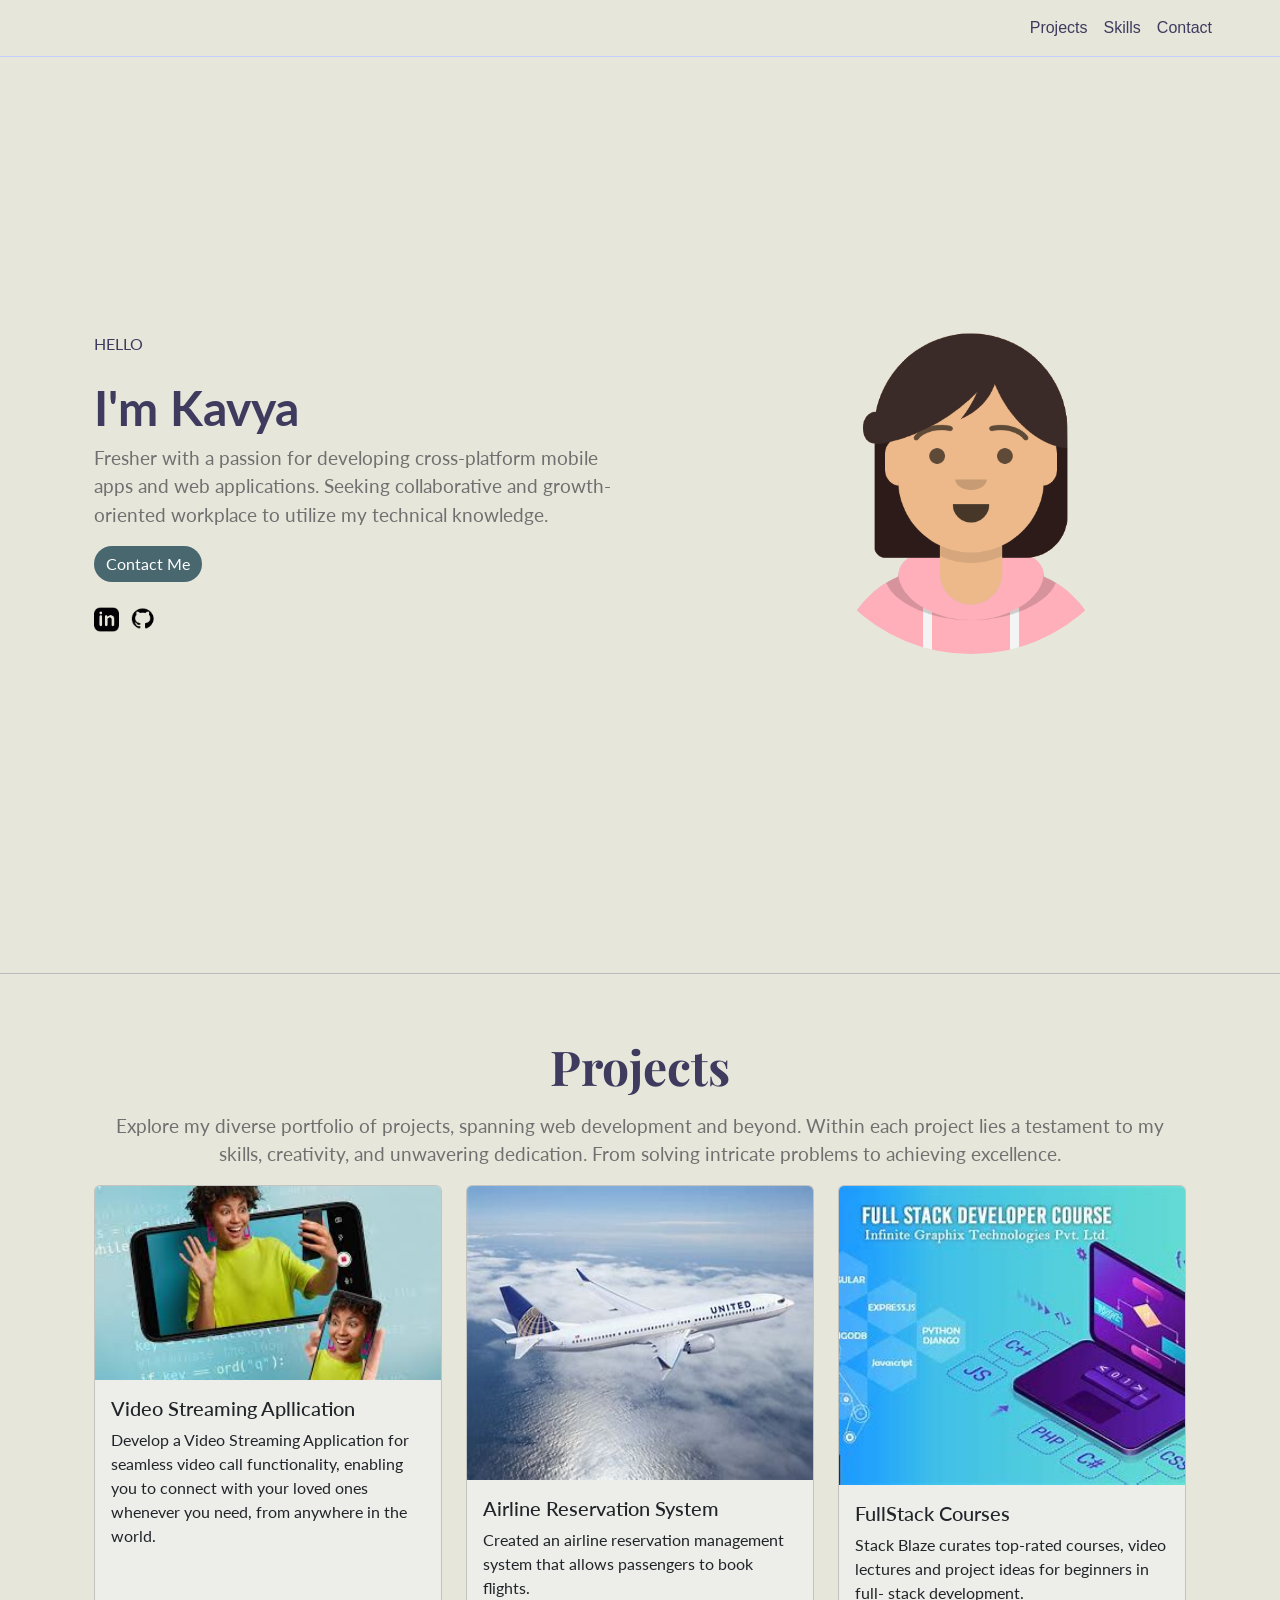
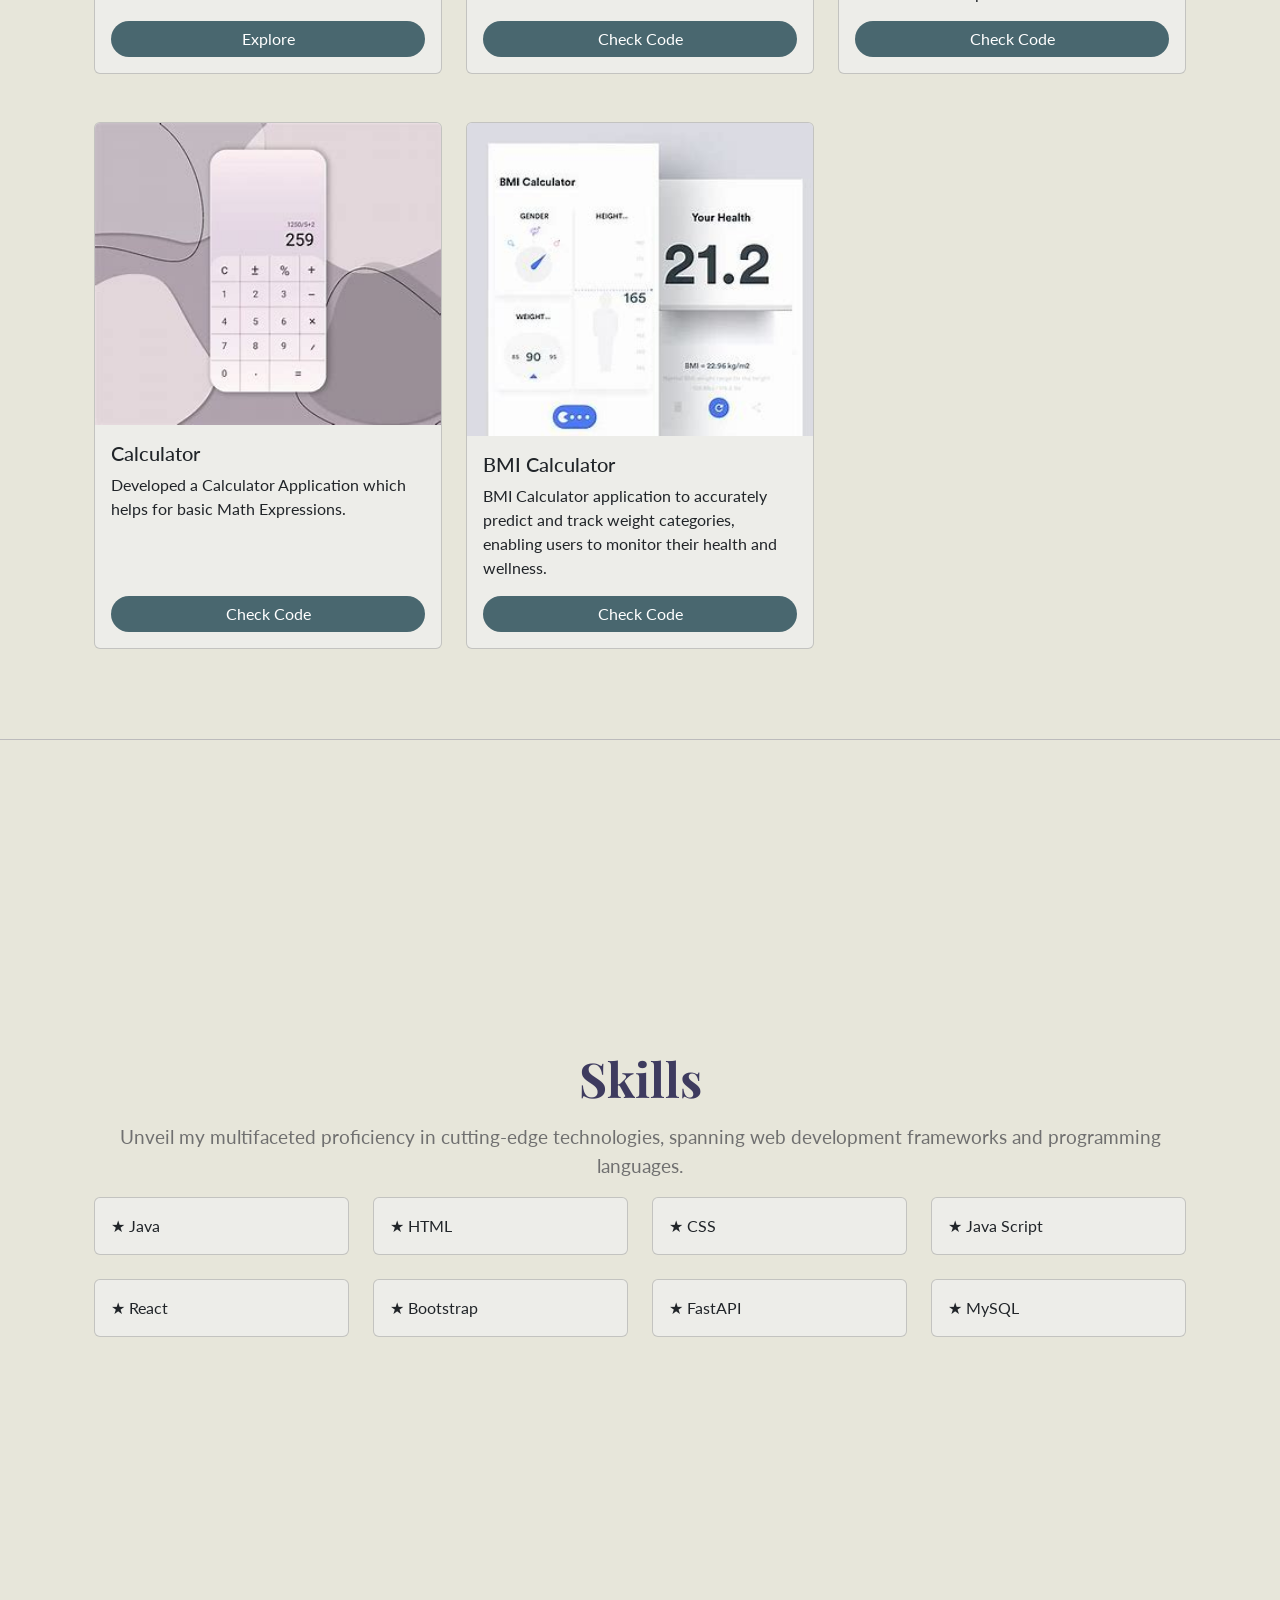
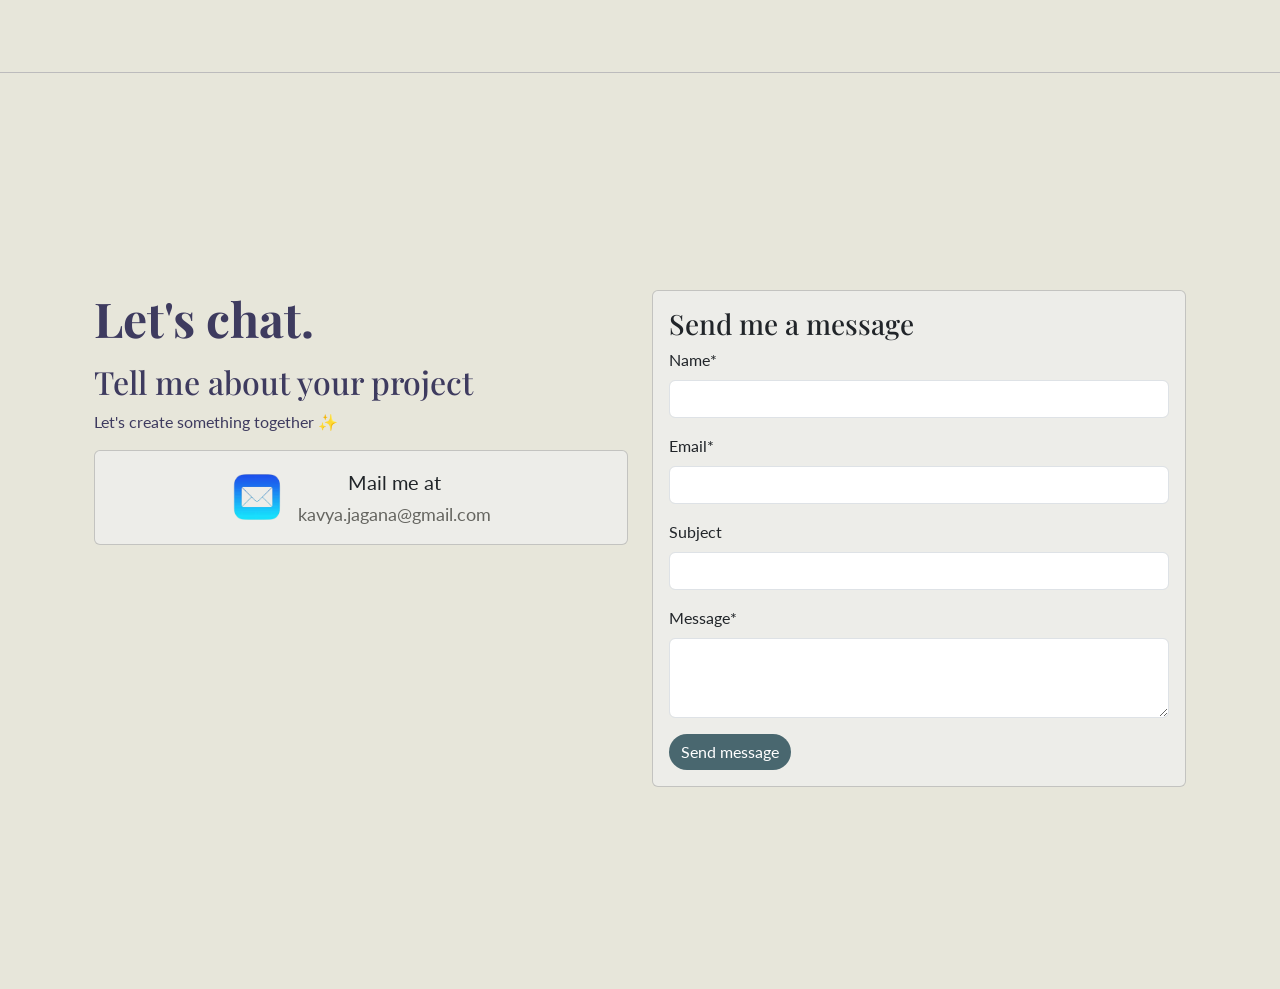
==== index.html @ 9da5afee "Add files via upload" ====
<!DOCTYPE html>
<html lang="en">
  <head>
    <meta charset="UTF-8" />
    <meta name="viewport" content="width=device-width, initial-scale=1.0" />

    <link
      href="https://cdn.jsdelivr.net/npm/bootstrap@5.3.3/dist/css/bootstrap.min.css"
      rel="stylesheet"
      integrity="sha384-QWTKZyjpPEjISv5WaRU9OFeRpok6YctnYmDr5pNlyT2bRjXh0JMhjY6hW+ALEwIH"
      crossorigin="anonymous"
    />

    <link rel="stylesheet" type="text/css" href="style.css" />

    <link
      href="https://fonts.googleapis.com/css2?family=Montserrat:wght@400&family=Playfair+Display:wght@400&family=Lato:wght@400&display=swap"
      rel="stylesheet"
    />

    <link rel="icon" href="/media/favicon/browser.png" type="image/x-icon" />

    <title>Portfolio</title>
  </head>
  <body>
    <nav class="navbar navbar-expand-lg navbar-bottom-line" id="nav-bg">
      <div class="container-fluid ms-md-5 me-md-5 ms-3 me-3">
        <!-- Replace text with logo image -->
        <!-- <a class="navbar-brand active" href="/">
                <img src="/media/brand_logo/Black_logo_-_no_background.png" alt="Logo"  height="35">
            </a> -->
        <!-- End of logo image -->

        <!-- Add Bootstrap responsive CSS classes -->
        <button
          class="navbar-toggler navbar-toggler-custom"
          type="button"
          data-bs-toggle="collapse"
          data-bs-target="#navbarNav"
          aria-controls="navbarNav"
          aria-expanded="false"
          aria-label="Toggle navigation"
        >
          <span class="navbar-toggler-icon"></span>
        </button>
        <div class="collapse navbar-collapse" id="navbarNav">
          <ul class="navbar-nav ms-auto">
            <li class="nav-item">
              <a class="nav-link" href="#projects">Projects</a>
            </li>
            <li class="nav-item">
              <a class="nav-link" href="#skills">Skills</a>
            </li>
            <li class="nav-item">
              <a class="nav-link" href="#contact">Contact</a>
            </li>
          </ul>
        </div>
      </div>
    </nav>

    <div class="container"></div>
    <div class="container home-div">
      <div class="row justify-content-center align-items-center" id="intro">
        <div class="col-md-6 order-md-2 p-md-left-10 p-3" id="intro-text">
          <div class="profile-img-container wavy-circle">
            <!-- Added a container for the circular frame -->
            <img src="avataar.png" alt="profile" class="profile-img" />
            <!-- Use correct class name -->
          </div>
        </div>
        <div class="col-md-6 order-md-1">
          <p>HELLO</p>
          <span class="main-heading highlight">I'm Kavya</span>
          <p class="sub-text">
            Fresher with a passion for developing cross-platform mobile apps and
            web applications. Seeking collaborative and growth-oriented
            workplace to utilize my technical knowledge.
          </p>
          <a href="#contact" class="btn card-button mb-2">Contact Me</a>
          <div class="social-logos mt-3">
            <a
              class="linkedin"
              href="https://www.linkedin.com/in/kavya-jagana-5836aa269/"
              target="_blank"
              ><img src="linkdin.png" alt="LinkedIn" class="social-logo"
            /></a>
            <a class="git" href="https://github.com/Kavyajagana" target="_blank"
              ><img src="github.png" alt="GitHub" class="social-logo"
            /></a>
          </div>
        </div>
      </div>
    </div>

    <hr class="custom-line" id="projects" />

    <div class="container project-div">
      <div class="container mt-5">
        <h2 class="text-center main-heading">Projects</h2>
        <p class="text-center sub-text">
          Explore my diverse portfolio of projects, spanning web development and
          beyond. Within each project lies a testament to my skills, creativity,
          and unwavering dedication. From solving intricate problems to
          achieving excellence.
        </p>
        <div class="row row-cols-1 row-cols-sm-2 row-cols-md-3 g-4">

          <div class="col mb-4">
            <div class="card h-100 d-flex flex-column">
              <img src="vc.jpeg" class="card-img-top" alt="URL shortener" />
              <div class="card-body d-flex flex-column">
                <h5 class="card-title">Video Streaming Apllication</h5>
                <p class="card-text">
                  Develop a Video Streaming Application for seamless video call functionality, enabling you to connect with your loved ones whenever you need, from anywhere in the world. 
                </p>
                <a
                  href="https://vilsvc.netlify.app/"
                  class="btn card-button mt-auto"
                  target="_blank"
                  >Explore</a
                >
              </div>
            </div>
          </div>


          <div class="col mb-4">
            <div class="card h-100 d-flex flex-column">
              <img
                src="airplane.jpg"
                class="card-img-top"
                alt="Blog Applications"
              />
              <div class="card-body d-flex flex-column">
                <h5 class="card-title">Airline Reservation System</h5>
                <p class="card-text">
                  Created an airline reservation management system that allows
                  passengers to book flights.
                </p>
                <a
                  href="https://github.com/Kavyajagana/AirLine-Reservation-System"
                  class="btn card-button mt-auto"
                  target="_blank"
                  >Check Code</a
                >
              </div>
            </div>
          </div>

          <div class="col mb-4">
            <div class="card h-100 d-flex flex-column">
              <img
                src="fullstack.jpg"
                class="card-img-top"
                alt="Readmission Classification"
              />
              <div class="card-body d-flex flex-column">
                <h5 class="card-title">FullStack Courses</h5>
                <p class="card-text">
                  Stack Blaze curates top-rated courses, video lectures and
                  project ideas for beginners in full- stack development.
                </p>
                <a
                  href="https://github.com/Kavyajagana/StackBlaze"
                  class="btn card-button mt-auto"
                  target="_blank"
                  >Check Code</a
                >
              </div>
            </div>
          </div>

          <div class="col mb-4">
            <div class="card h-100 d-flex flex-column">
              <img
                src="calculator.jpg"
                class="card-img-top"
                alt="TODO Application"
              />
              <div class="card-body d-flex flex-column">
                <h5 class="card-title">Calculator</h5>
                <p class="card-text">
                  Developed a Calculator Application which helps for basic Math
                  Expressions.
                </p>
                <a
                  href="https://github.com/Kavyajagana/BharatIntern-Task2"
                  class="btn card-button mt-auto"
                  target="_blank"
                  >Check Code</a
                >
              </div>
            </div>
          </div>

          <div class="col mb-4">
            <div class="card h-100 d-flex flex-column">
              <img src="bmi.jpg" class="card-img-top" alt="URL shortener" />
              <div class="card-body d-flex flex-column">
                <h5 class="card-title">BMI Calculator</h5>
                <p class="card-text">
                  BMI Calculator application to accurately predict and track
                  weight categories, enabling users to monitor their health and
                  wellness.
                </p>
                <a
                  href="https://github.com/Kavyajagana/BMI-Calculator"
                  class="btn card-button mt-auto"
                  target="_blank"
                  >Check Code</a
                >
              </div>
            </div>
          </div>

          <!-- <div class="col mb-4">
                    <div class="card h-100 d-flex flex-column">
                        <img src="/media/project_images/Notes.jpg" class="card-img-top" alt="MyMemo">
                        <div class="card-body d-flex flex-column">
                            <h5 class="card-title">MyMemo</h5>
                            <p class="card-text">Developed a secure notes application using MERN stack</p>
                            <a href="https://github.com/Pav125/Notes-mern" class="btn card-button mt-auto" target="_blank">Check Code</a>
                        </div>
                    </div>
                </div> -->
        </div>
      </div>
    </div>

    <hr class="custom-line" id="skills" />

    <div class="container skill-div">
      <div id="skills" class="container mt-5">
        <h2 class="text-center main-heading">Skills</h2>
        <p class="text-center sub-text">
          Unveil my multifaceted proficiency in cutting-edge technologies,
          spanning web development frameworks and programming languages.
        </p>
        <div class="row justify-content-center">
          <div class="col-lg-3 col-md-3 col-sm-3 mb-4">
            <div class="card">
              <div class="card-body">
                <span>&#x2605;</span>
                <!-- Checkmark symbol -->
                Java
              </div>
            </div>
          </div>

          <div class="col-lg-3 col-md-3 col-sm-3 mb-4">
            <div class="card">
              <div class="card-body">
                <span>&#x2605;</span>
                <!-- Checkmark symbol -->
                HTML
              </div>
            </div>
          </div>
          <div class="col-lg-3 col-md-3 col-sm-3 mb-4">
            <div class="card">
              <div class="card-body">
                <span>&#x2605;</span>
                <!-- Checkmark symbol -->
                CSS
              </div>
            </div>
          </div>

          <div class="col-lg-3 col-md-3 col-sm-3 mb-4">
            <div class="card">
              <div class="card-body">
                <span>&#x2605;</span>
                <!-- Checkmark symbol -->
                Java Script
              </div>
            </div>
          </div>

          <div class="col-lg-3 col-md-3 col-sm-3 mb-4">
            <div class="card">
              <div class="card-body">
                <span>&#x2605;</span>
                <!-- Checkmark symbol -->
                React
              </div>
            </div>
          </div>

          <!-- <div class="col-lg-3 col-md-3 col-sm-3 mb-4">
            <div class="card">
              <div class="card-body">
                <span>&#x2605;</span>
                
                Node JS
              </div>
            </div>
          </div> -->

          <div class="col-lg-3 col-md-3 col-sm-3 mb-4">
            <div class="card">
              <div class="card-body">
                <span>&#x2605;</span>

                Bootstrap
              </div>
            </div>
          </div>

          <!-- <div class="col-lg-3 col-md-3 col-sm-3 mb-4">
            <div class="card">
              <div class="card-body">
                <span>&#x2605;</span>
                
                Kotlin
              </div>
            </div>
          </div> -->

          <div class="col-lg-3 col-md-3 col-sm-3 mb-4">
            <div class="card">
              <div class="card-body">
                <span>&#x2605;</span>  FastAPI
              </div>
            </div>
          </div>

          <div class="col-lg-3 col-md-3 col-sm-3 mb-4">
            <div class="card">
              <div class="card-body">
                <span>&#x2605;</span>  MySQL
              </div>
            </div>
          </div>
          
        </div>
      </div>
    </div>

    <hr class="custom-line" id="contact" />

    <div class="container contact-div">
      <div id="contact" class="container mt-5">
        <div class="row">
          <div class="col-md-6 mb-4 mb-md-0">
            <h2 class="main-heading">Let's chat.</h2>
            <h2>Tell me about your project</h2>
            <p>Let's create something together ✨</p>
            <div class="card text-center">
              <div
                class="card-body d-flex align-items-center justify-content-center"
              >
                <img
                  src="mail.png"
                  alt="Gmail Logo"
                  class="me-3"
                  style="width: 50px"
                />
                <div>
                  <p class="mb-1" style="font-size: 20px">Mail me at</p>
                  <a
                    href="mailto:kavya.jagana@gmail.com"
                    class="contact-email"
                    style="font-size: 18px"
                    >kavya.jagana@gmail.com</a
                  >
                </div>
              </div>
            </div>
          </div>
          <div class="col-md-6">
            <div class="card">
              <div class="card-body">
                <h3>Send me a message</h3>
                <form method="POST">
                  <input
                    type="hidden"
                    name="csrfmiddlewaretoken"
                    value="clQLCZUp8P1IbMdXlM9wz94ZkoVXOP0btQ58kRVcxzvCOl5zJgvK5Kf57InuX1Yl"
                  />

                  <div id="div_id_name" class="mb-3">
                    <label for="id_name" class="form-label requiredField">
                      Name<span class="asteriskField">*</span>
                    </label>
                    <input
                      type="text"
                      name="name"
                      maxlength="200"
                      class="textinput form-control"
                      required
                      id="id_name"
                    />
                  </div>
                  <div id="div_id_email" class="mb-3">
                    <label for="id_email" class="form-label requiredField">
                      Email<span class="asteriskField">*</span>
                    </label>
                    <input
                      type="email"
                      name="email"
                      maxlength="254"
                      class="emailinput form-control"
                      required
                      id="id_email"
                    />
                  </div>
                  <div id="div_id_subject" class="mb-3">
                    <label for="id_subject" class="form-label"> Subject </label>
                    <input
                      type="text"
                      name="subject"
                      maxlength="200"
                      class="textinput form-control"
                      id="id_subject"
                    />
                  </div>
                  <div id="div_id_message" class="mb-3">
                    <label for="id_message" class="form-label requiredField">
                      Message<span class="asteriskField">*</span>
                    </label>
                    <textarea
                      name="message"
                      cols="40"
                      rows="10"
                      class="textarea form-control"
                      required
                      id="id_message"
                    ></textarea>
                  </div>

                  <button type="submit" class="btn card-button">
                    Send message
                  </button>
                </form>
              </div>
            </div>
          </div>
        </div>
      </div>
    </div>

    <script
      src="https://cdn.jsdelivr.net/npm/bootstrap@5.3.3/dist/js/bootstrap.bundle.min.js"
      integrity="sha384-YvpcrYf0tY3lHB60NNkmXc5s9fDVZLESaAA55NDzOxhy9GkcIdslK1eN7N6jIeHz"
      crossorigin="anonymous"
    ></script>
  </body>
</html>
---- style.css ----
body {
    font-family: Arial, sans-serif; /* Change font family */
    /* background-color: #0d1b2a; */
    background-color: #E7E6DA;
    /* color: #FFEDD8; */
    color: #3e3b5f;
    font-family: 'Lato', sans-serif;
}

h1, h2, h3 {
    font-family: 'Playfair Display', serif;
}

.highlight {
    font-size: 1.5em; /* Adjust the font size as needed */
    /* Add any other styles you want for the highlighted text */
}

/* #nav-bg{ */
    /* background-color: #1b263b; */
    /* background-color: #d2abfe; */
/* } */

.nav-link,.navbar-nav{
    /* color: #FFEDD8; */
    font-family: Arial, sans-serif; /* Change font family */
    color: #3e3b5f;
    transition: color 0.3s;
}

.navbar-brand{
    /* color: #FFEDD8; */
    /* color: #803cd2; */
    font-weight: bold;
    transition: color 0.3s;
    font-family: 'Montserrat', sans-serif;
}

.navbar-nav .nav-link:hover {
    color: #C6CDFF; /* Change color on hover for links */
}

.navbar-brand:hover {
    color: #000000; /* Keep brand color same on hover */
}

.navbar-toggler-custom {
    background-color: rgba(255, 255, 255, 0.5); /* Change the background color */
    border-color: rgba(255, 255, 255, 0.5); /* Change the border color */
}

.navbar-toggler-custom:focus {
    background-color: rgba(255, 255, 255, 0.5); /* Change the background color on focus */
    border-color: rgba(255, 255, 255, 0.5); /* Change the border color on focus */
}

.navbar-toggler-custom:hover {
    background-color: rgba(255, 255, 255, 0.7); /* Change the background color on hover */
    border-color: rgba(255, 255, 255, 0.7); /* Change the border color on hover */
}

.navbar-bottom-line {
    border-bottom: 1px solid #C6CDFF; /* Adjust thickness and color as needed */
}


.home-div,.project-div,.skill-div,.contact-div{
    display: flex; /* Use flexbox */
    align-items: center; /* Vertically center content */
    justify-content: center; /* Horizontally center content */
    min-height: 100vh; /* Ensure minimum height of 100vh */
    padding-bottom: 50px; /* Add padding to prevent content from touching the bottom */
}

/* #projects{                                   
    max-height: 100% !important;
} */

#intro{
    /* height: 200px; */
    margin-left: auto;
}

.git{
    padding-left: 8px;
}

.social-logo{
    width: 25px;
    height: 25px;
}

.profile-img-container {
    width: 350px; /* Adjust the size of the circular frame */
    height: 350px; /* Adjust the size of the circular frame */
    border-radius: 50%; /* Make the container circular */
    overflow: hidden; /* Hide overflow content to create circular shape */
}

.profile-img {
    width: 100%; /* Make the image fill the container */
    height: auto; /* Maintain aspect ratio */
}

.wavy-circle {
    border: 3px solid transparent; /* Set border width and make it transparent */
    /* border-image: url('portfolio\portfo\media\File\Vector.png') 30 round; Set wavy border image */
}

.highlight{
    /* font-weight: bolder; */
    color: #3e3b5f;
    /* font-size: ; */
}

.main-heading {
    font-size: 3rem;
    font-weight: bold;
    margin-bottom: 1rem;
}

.sub-text {
    font-size: 1.2rem;
    color: #707070;
    line-height: 1.5;
}

.card{
    background-color: #edede9;
}

.card-button{
    background-color: #49676F;
    color: #fff; /* White text color */
    border: none; /* Remove border */
    border-radius: 24px; /* Add border radius for rounded corners */
    transition: background-color 0.3s ease;
}

.card-button:hover {
    background-color: #C6CBBA;
    /* color: #874bad; */
}

.card-button:active {
    background-color: #6e3882; /* Darker shade of purple */
}


.contact-email {
    font-size: 18px;
    text-decoration: none; /* Remove underline */
    color: #656560; /* Dark gray color */
}

.contact-email:hover {
    font-size: 18px;
    text-decoration: none; /* Remove underline */
    color: #C6CDFF; /* Dark gray color */
}

.custom-alert {
    background-color: #C6CDFF; /* Adjust the background color as needed */
    border-color: #874bad; /* Adjust the border color as needed */
    color: #721c24; /* Adjust the text color as needed */
}

#id_message {
    height: 80px; /* Adjust the height as needed */
}


@media (min-width: 768px) {
    .p-md-left-10 {
        padding-left: 150px !important; /* Adjust as needed for desktop */
    }
}

@media (min-width: 768px) and (max-width: 991.98px) {
    /* Navbar */
    .navbar-brand {
        font-size: 1.5rem; /* Adjust font size for medium screens */
    }

    /* Intro Section */
    #intro {
        margin-left: 0; /* Remove margin for medium screens */
    }

    /* Profile Image */
    .profile-img-container {
        width: 250px; /* Adjust profile image width for medium screens */
        height: 250px; /* Adjust profile image height for medium screens */
    }

    /* Padding for medium screens */
    .p-md-left-10 {
        padding-left: 75px !important; /* Adjust as needed for desktop */
    }

    /* Skills Section */
    .col-lg-3 {
        flex: 0 0 45%; /* Adjust column width for medium screens */
        max-width: 45%; /* Adjust max-width for medium screens */
    }

    /* Project Cards */
    .col.mb-4 {
        flex: 0 0 45%; /* Adjust column width for medium screens */
        max-width: 45%; /* Adjust max-width for medium screens */
    }

    /* Contact Section */
    #contact h2 {
        font-size: 2rem; /* Adjust font size for medium screens */
    }
}

/* Padding for mobile screens */
@media (max-width: 767.98px) {
    /* .p-md-left-10 {
        padding-left: auto !important;
        padding-bottom: 20px;
    } */


    .project-div, .skill-div, .contact-div {
        padding-top: 20px; /* Add top padding for spacing */
    }

    .navbar-brand {
        font-size: 1.2rem; /* Adjust font size for small screens */
    }

    /* Profile Image */
    .profile-img-container {
        width: 200px; /* Adjust profile image width for small screens */
        height: 200px; /* Adjust profile image height for small screens */
    }

    /* Padding for small screens */
    .p-md-left-10 {
        padding-left: 0 !important; /* Remove left padding for small screens */
        padding-bottom: 10px; /* Add bottom padding for small screens */
    }

    /* Skills Section */
    .col-lg-3 {
        flex: 0 0 100%; /* Adjust column width for small screens */
        max-width: 100%; /* Adjust max-width for small screens */
    }

    /* Project Cards */
    .col.mb-4 {
        flex: 0 0 100%; /* Adjust column width for small screens */
        max-width: 100%; /* Adjust max-width for small screens */
    }

    /* Contact Section */
    #contact h2 {
        font-size: 1.5rem; /* Adjust font size for small screens */
    }
}
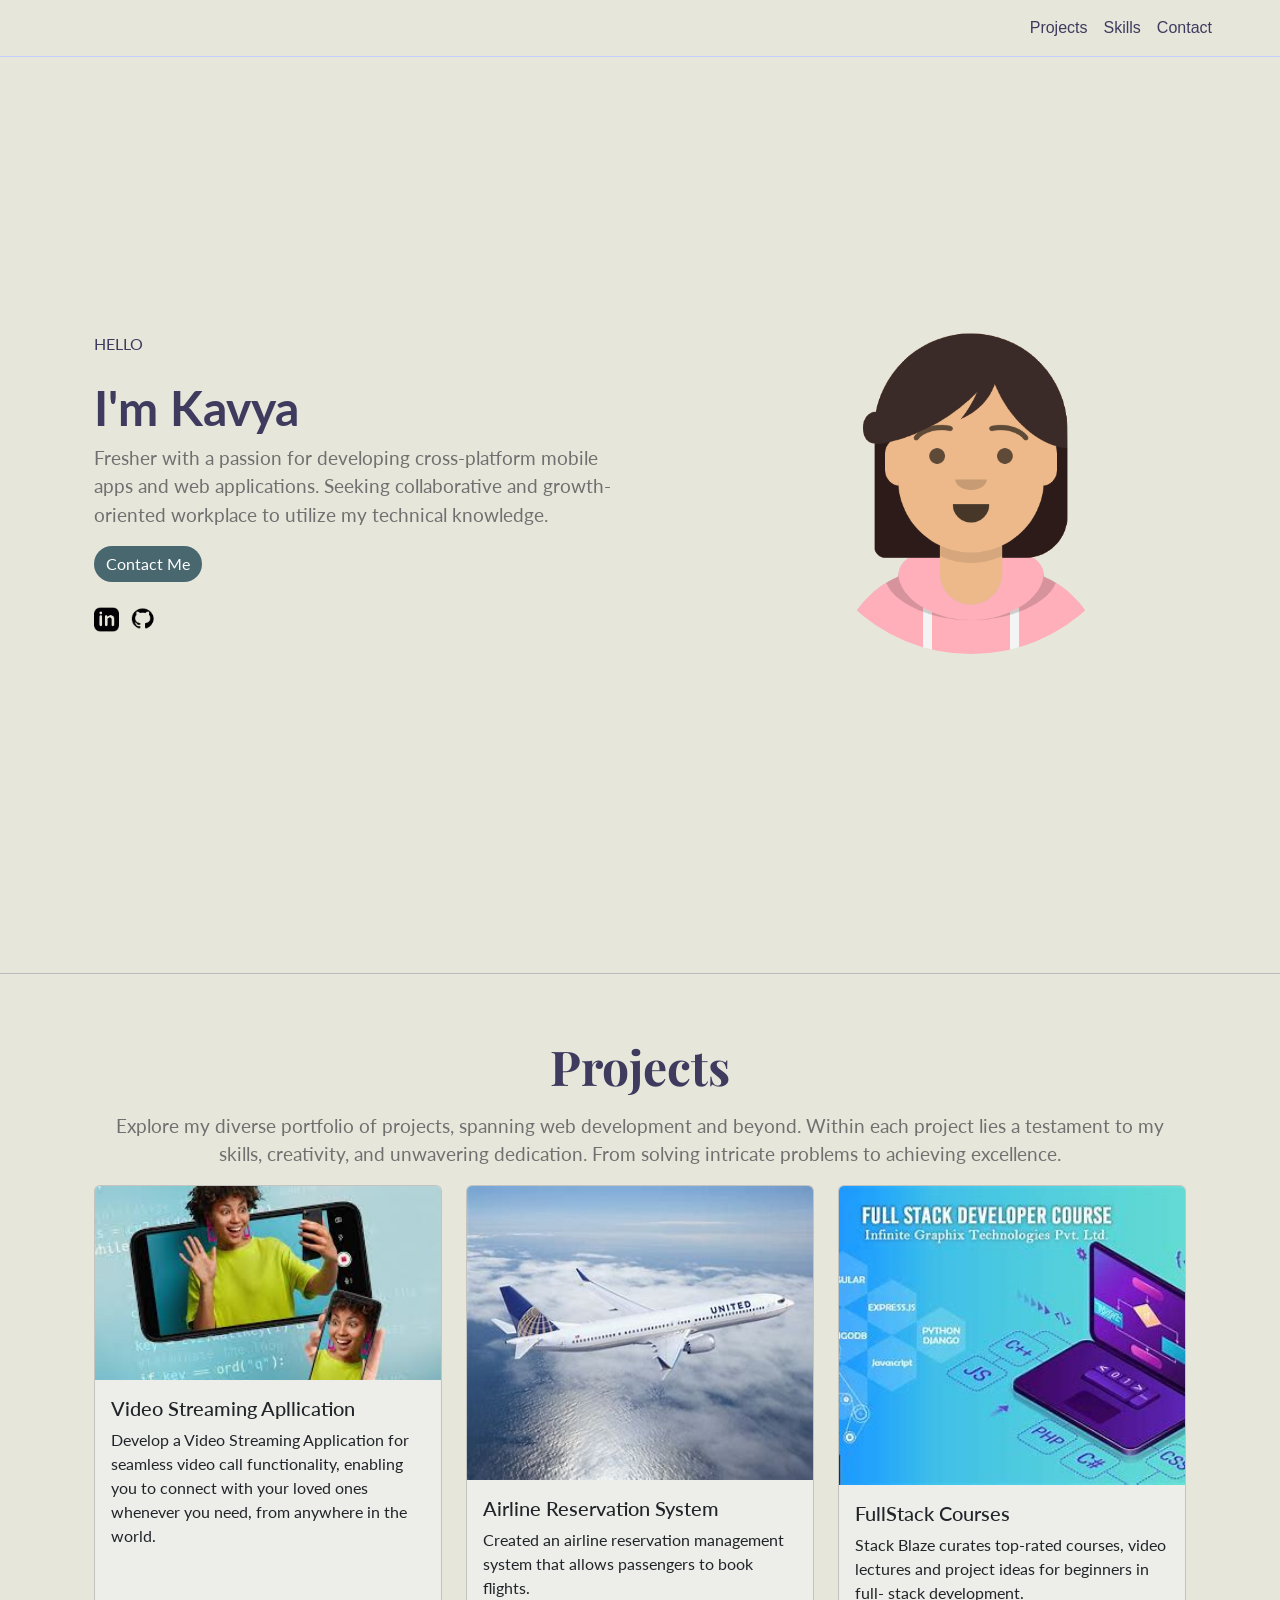
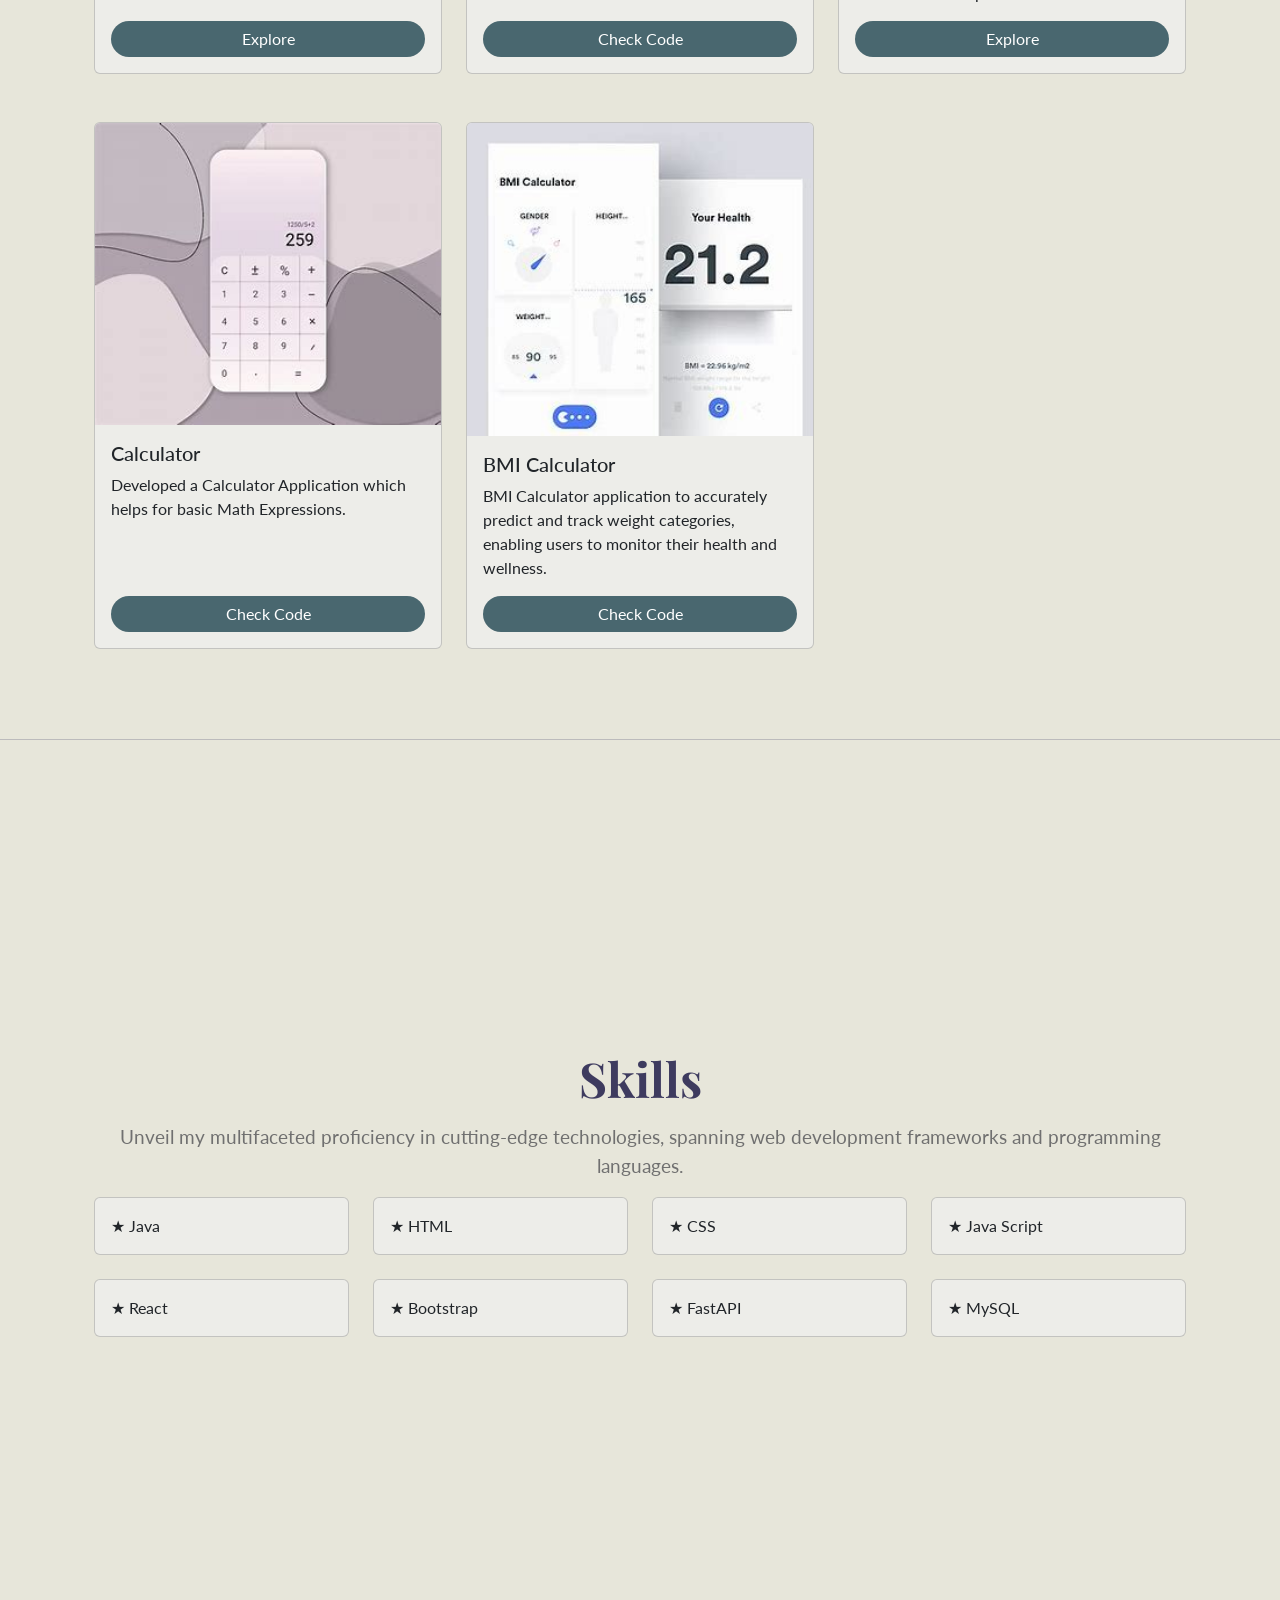
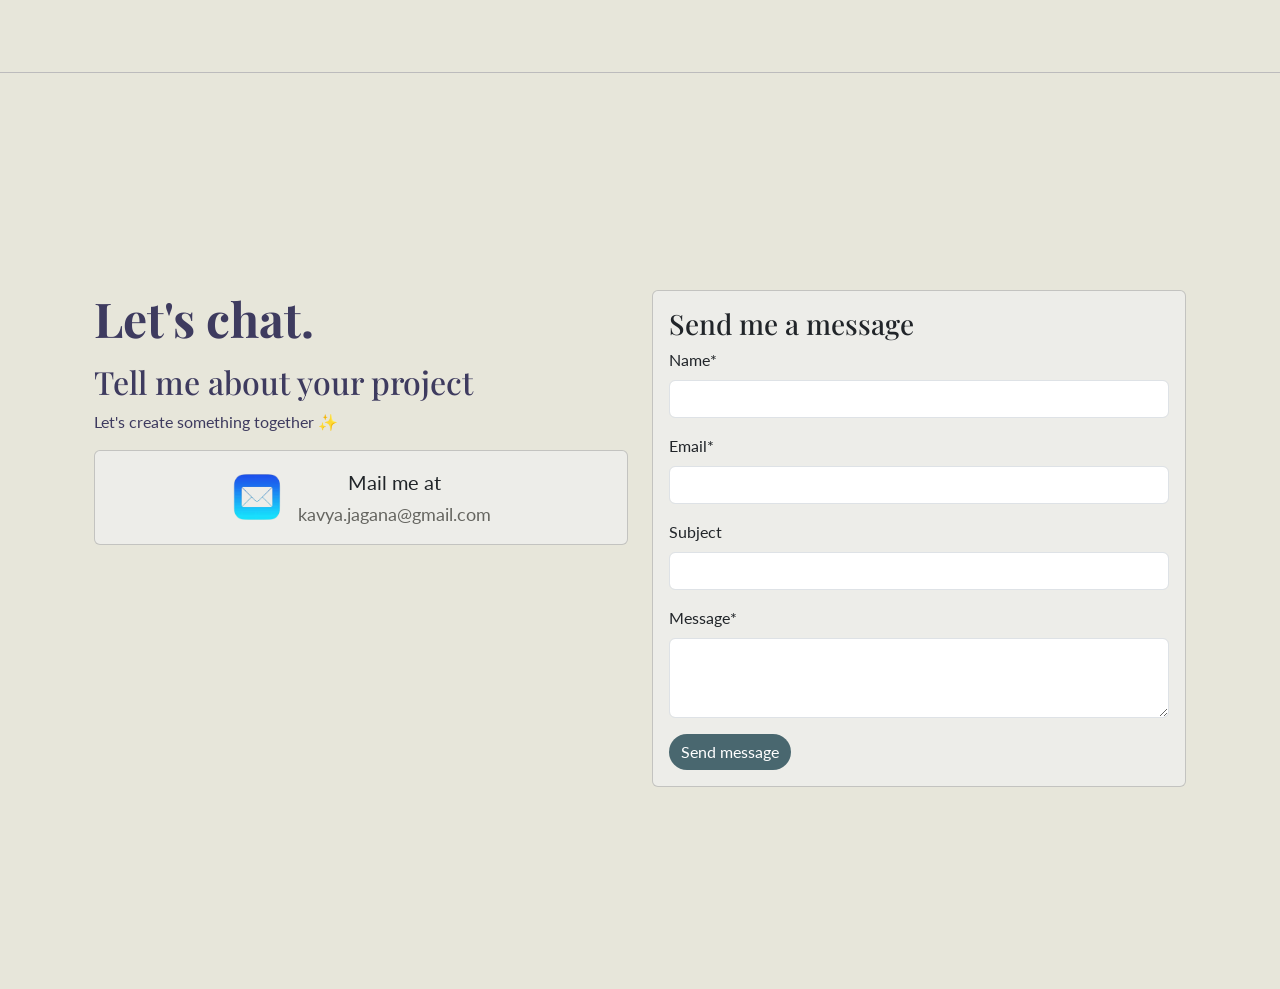
==== commit 965664f2: "Update index.html" ====
--- a/index.html
+++ b/index.html
@@ -162,10 +162,10 @@
                   project ideas for beginners in full- stack development.
                 </p>
                 <a
-                  href="https://github.com/Kavyajagana/StackBlaze"
+                  href="https://verdant-cendol-2b2867.netlify.app"
                   class="btn card-button mt-auto"
                   target="_blank"
-                  >Check Code</a
+                  >Explore</a
                 >
               </div>
             </div>
